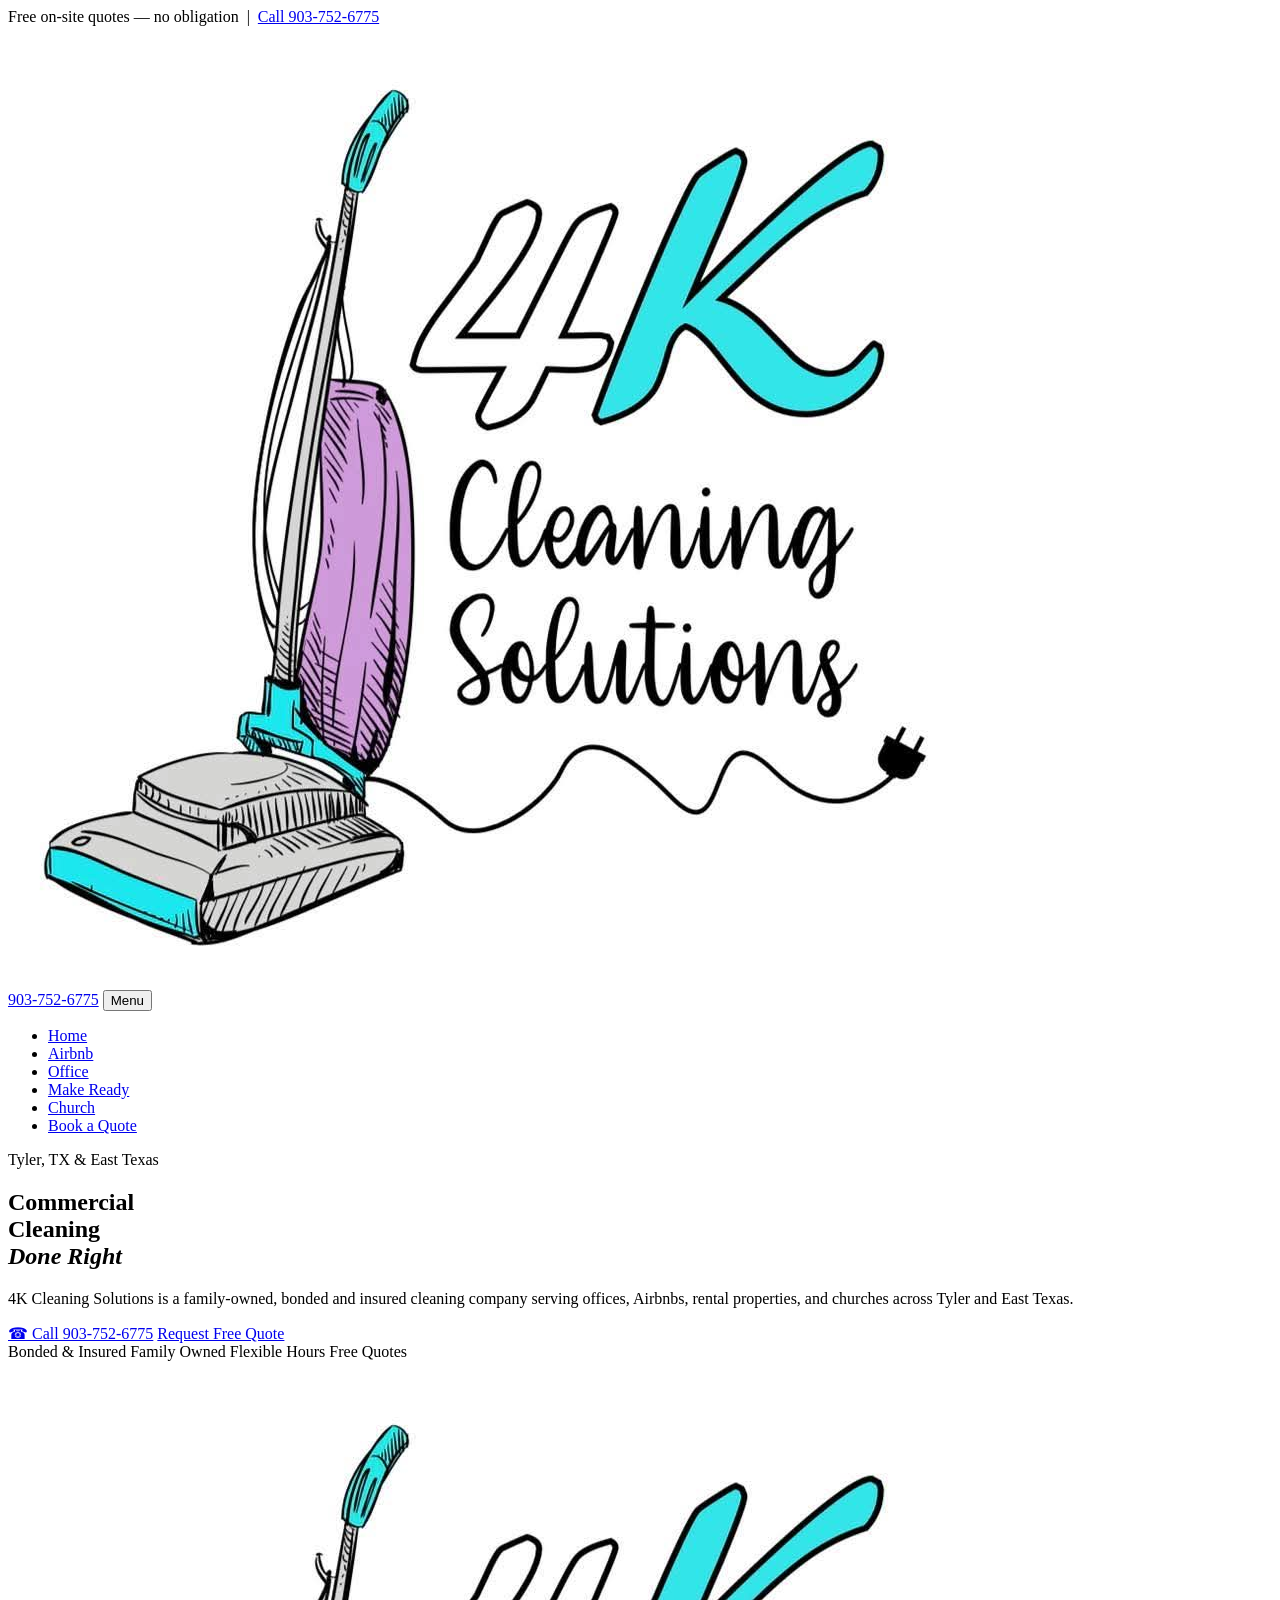
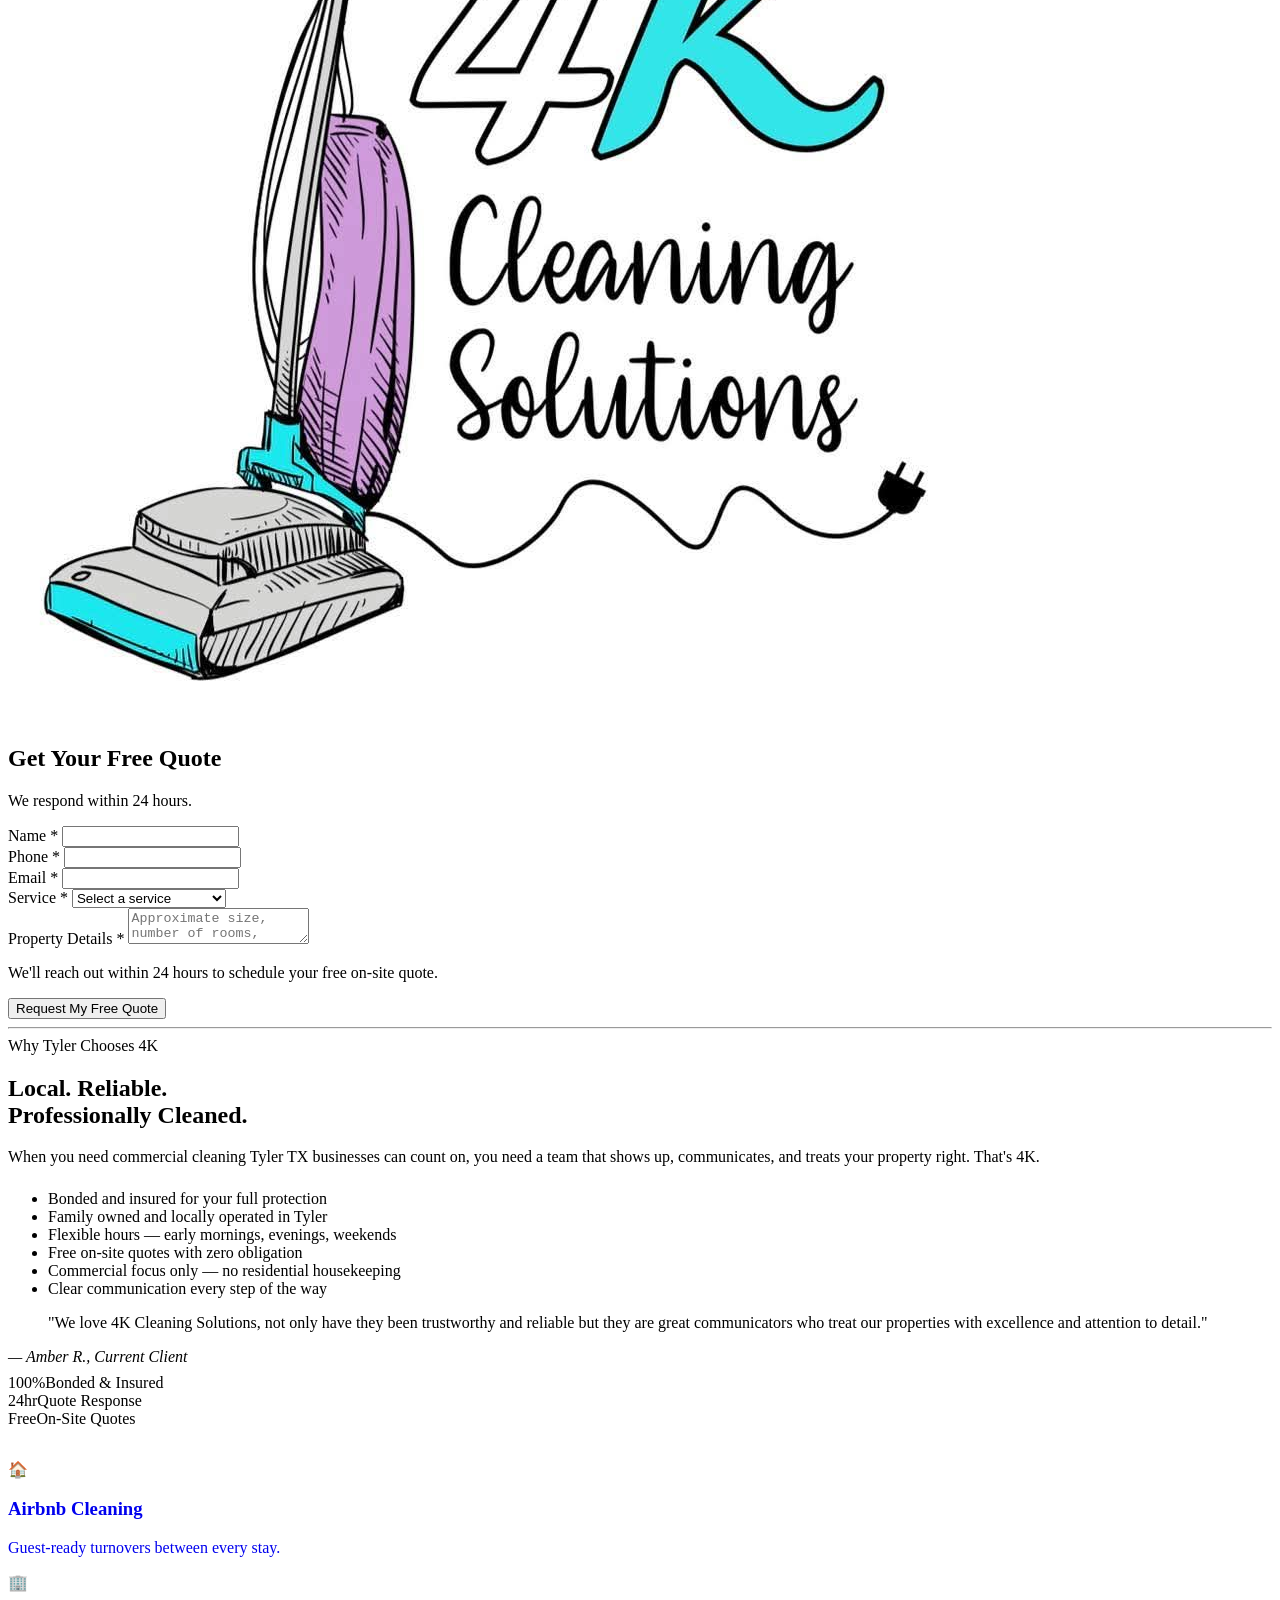
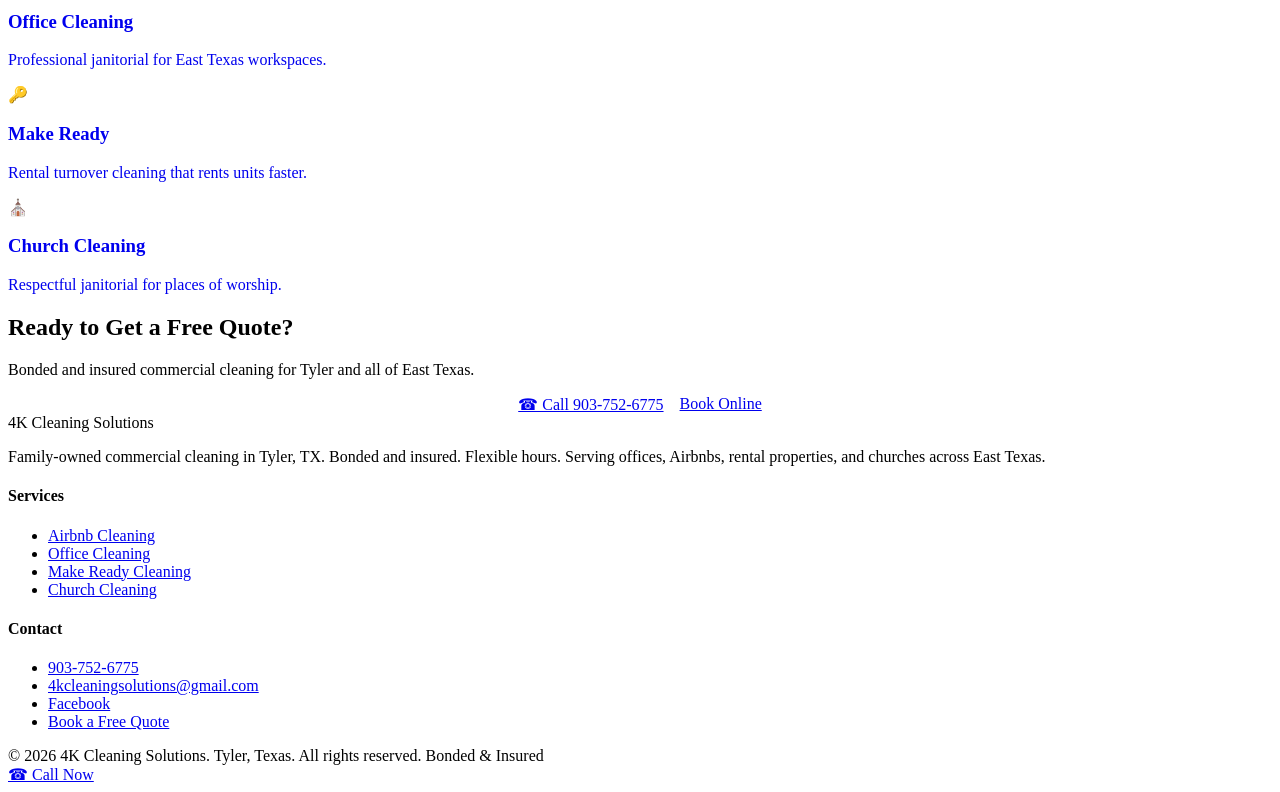
==== index.html @ 6a9657b1 "restructure: website now in own subfolder Co-authored-by: Cursor <cursoragent@cursor.com>" ====
<!DOCTYPE html>
<html lang="en">
<head>
  <meta charset="UTF-8">
  <meta name="viewport" content="width=device-width, initial-scale=1.0">
  <title>Commercial Cleaning Tyler TX | Bonded &amp; Insured | 4K Cleaning Solutions</title>
  <meta name="description" content="4K Cleaning Solutions provides bonded and insured commercial cleaning in Tyler TX. Family owned, flexible hours. Offices, Airbnb, make ready, and church cleaning. Call 903-752-6775.">
  <link rel="stylesheet" href="css/styles.css">
  <link rel="icon" type="image/jpeg" href="FB_IMG_1780632750692.jpg">
</head>
<body>

<div class="alert-bar">
  Free on-site quotes — no obligation &nbsp;|&nbsp; <a href="tel:9037526775">Call 903-752-6775</a>
</div>

<header class="site-header">
  <div class="container header-inner">
    <a href="index.html" class="logo">
      <img src="FB_IMG_1780632750692.jpg" alt="4K Cleaning Solutions" class="logo-img">
    </a>
    <div class="header-right">
      <a href="tel:9037526775" class="header-phone">903-752-6775</a>
      <button class="nav-toggle" type="button" aria-label="Toggle menu">Menu</button>
      <nav class="main-nav" aria-label="Main navigation">
        <ul>
          <li><a href="index.html" class="active">Home</a></li>
          <li><a href="airbnb-cleaning-tyler-tx.html">Airbnb</a></li>
          <li><a href="office-cleaning-tyler-tx.html">Office</a></li>
          <li><a href="make-ready-cleaning-tyler-tx.html">Make Ready</a></li>
          <li><a href="church-cleaning-tyler-tx.html">Church</a></li>
          <li><a href="contact-book-tyler-tx.html">Book a Quote</a></li>
        </ul>
      </nav>
    </div>
  </div>
</header>

<section class="hero">
  <div class="container">
    <div class="hero-inner">
      <div class="hero-content">
        <div class="hero-text">
          <div class="hero-eyebrow">
            <span class="badge-dot"></span>
            Tyler, TX &amp; East Texas
          </div>
          <h1>Commercial<br>Cleaning<br><em>Done Right</em></h1>
          <p class="hero-lead">4K Cleaning Solutions is a family-owned, bonded and insured cleaning company serving offices, Airbnbs, rental properties, and churches across Tyler and East Texas.</p>
          <div class="hero-actions">
            <a href="tel:9037526775" class="btn btn-primary">&#9742; Call 903-752-6775</a>
            <a href="#quote-form" class="btn btn-outline">Request Free Quote</a>
          </div>
          <div class="hero-badges">
            <span class="badge"><span class="badge-dot"></span> Bonded &amp; Insured</span>
            <span class="badge"><span class="badge-dot"></span> Family Owned</span>
            <span class="badge"><span class="badge-dot"></span> Flexible Hours</span>
            <span class="badge"><span class="badge-dot"></span> Free Quotes</span>
          </div>
        </div>
        <div class="hero-logo">
          <img src="FB_IMG_1780632750692.jpg" alt="4K Cleaning Solutions" class="hero-logo-img">
        </div>
      </div>
      <div class="hero-form-card" id="quote-form">
        <h2>Get Your Free Quote</h2>
        <p class="form-sub">We respond within 24 hours.</p>
        <form action="mailto:racebares@gmail.com" method="post" enctype="text/plain">
          <div class="form-group">
            <label>Name *</label>
            <input type="text" name="name" required>
          </div>
          <div class="form-group">
            <label>Phone *</label>
            <input type="tel" name="phone" required>
          </div>
          <div class="form-group">
            <label>Email *</label>
            <input type="email" name="email" required>
          </div>
          <div class="form-group">
            <label>Service *</label>
            <select name="service" required>
              <option value="">Select a service</option>
              <option>Airbnb Cleaning</option>
              <option>Office Cleaning</option>
              <option>Make Ready Cleaning</option>
              <option>Church Cleaning</option>
              <option>Other Commercial</option>
            </select>
          </div>
          <div class="form-group">
            <label>Property Details *</label>
            <textarea name="details" required placeholder="Approximate size, number of rooms, frequency needed, and anything specific you'd like addressed."></textarea>
          </div>
          <p class="form-submit-note">We'll reach out within 24 hours to schedule your free on-site quote.</p>
          <button type="submit" class="btn btn-primary btn-full">Request My Free Quote</button>
        </form>
      </div>
    </div>
  </div>
</section>

<hr class="divider">

<section class="section section-white">
  <div class="container">
    <div class="grid-2">
      <div>
        <span class="section-label">Why Tyler Chooses 4K</span>
        <h2 class="section-title">Local. Reliable.<br>Professionally Cleaned.</h2>
        <p class="section-sub">When you need commercial cleaning Tyler TX businesses can count on, you need a team that shows up, communicates, and treats your property right. That's 4K.</p>
        <ul class="trust-list" style="margin-top:1.5rem;">
          <li>Bonded and insured for your full protection</li>
          <li>Family owned and locally operated in Tyler</li>
          <li>Flexible hours — early mornings, evenings, weekends</li>
          <li>Free on-site quotes with zero obligation</li>
          <li>Commercial focus only — no residential housekeeping</li>
          <li>Clear communication every step of the way</li>
        </ul>
        <div class="testimonial-block">
          <blockquote>"We love 4K Cleaning Solutions, not only have they been trustworthy and reliable but they are great communicators who treat our properties with excellence and attention to detail."</blockquote>
          <cite>— Amber R., Current Client</cite>
        </div>
      </div>
      <div>
        <div class="stat-row" style="margin-bottom:2rem; margin-top:0.5rem;">
          <div class="stat"><span class="stat-num">100%</span><span class="stat-label">Bonded &amp; Insured</span></div>
          <div class="stat"><span class="stat-num">24hr</span><span class="stat-label">Quote Response</span></div>
          <div class="stat"><span class="stat-num">Free</span><span class="stat-label">On-Site Quotes</span></div>
        </div>
        <div class="grid-2" style="gap:1rem;">
          <a href="airbnb-cleaning-tyler-tx.html" class="card service-card" style="text-decoration:none;">
            <div class="card-icon">🏠</div>
            <h3>Airbnb Cleaning</h3>
            <p>Guest-ready turnovers between every stay.</p>
          </a>
          <a href="office-cleaning-tyler-tx.html" class="card service-card" style="text-decoration:none;">
            <div class="card-icon">🏢</div>
            <h3>Office Cleaning</h3>
            <p>Professional janitorial for East Texas workspaces.</p>
          </a>
          <a href="make-ready-cleaning-tyler-tx.html" class="card service-card" style="text-decoration:none;">
            <div class="card-icon">🔑</div>
            <h3>Make Ready</h3>
            <p>Rental turnover cleaning that rents units faster.</p>
          </a>
          <a href="church-cleaning-tyler-tx.html" class="card service-card" style="text-decoration:none;">
            <div class="card-icon">⛪</div>
            <h3>Church Cleaning</h3>
            <p>Respectful janitorial for places of worship.</p>
          </a>
        </div>
      </div>
    </div>
  </div>
</section>

<section class="cta-strip">
  <div class="container">
    <h2>Ready to Get a Free Quote?</h2>
    <p>Bonded and insured commercial cleaning for Tyler and all of East Texas.</p>
    <div style="display:flex;gap:1rem;justify-content:center;flex-wrap:wrap;">
      <a href="tel:9037526775" class="btn btn-white">&#9742; Call 903-752-6775</a>
      <a href="contact-book-tyler-tx.html" class="btn btn-outline">Book Online</a>
    </div>
  </div>
</section>

<footer class="site-footer">
  <div class="container">
    <div class="footer-grid">
      <div class="footer-brand">
        <div class="logo-text">
          <span class="logo-name"><span style="color:var(--teal)">4K</span> Cleaning</span>
          <span class="logo-tag">Solutions</span>
        </div>
        <p>Family-owned commercial cleaning in Tyler, TX. Bonded and insured. Flexible hours. Serving offices, Airbnbs, rental properties, and churches across East Texas.</p>
      </div>
      <div class="footer-col">
        <h4>Services</h4>
        <ul>
          <li><a href="airbnb-cleaning-tyler-tx.html">Airbnb Cleaning</a></li>
          <li><a href="office-cleaning-tyler-tx.html">Office Cleaning</a></li>
          <li><a href="make-ready-cleaning-tyler-tx.html">Make Ready Cleaning</a></li>
          <li><a href="church-cleaning-tyler-tx.html">Church Cleaning</a></li>
        </ul>
      </div>
      <div class="footer-col">
        <h4>Contact</h4>
        <ul>
          <li><a href="tel:9037526775">903-752-6775</a></li>
          <li><a href="mailto:4kcleaningsolutions@gmail.com">4kcleaningsolutions@gmail.com</a></li>
          <li><a href="https://www.facebook.com/profile.php?id=61575894995929" target="_blank" rel="noopener">Facebook</a></li>
          <li><a href="contact-book-tyler-tx.html">Book a Free Quote</a></li>
        </ul>
      </div>
    </div>
    <div class="footer-bottom">
      <span>&copy; 2026 4K Cleaning Solutions. Tyler, Texas. All rights reserved.</span>
      <span>Bonded &amp; Insured</span>
    </div>
  </div>
</footer>

<a href="tel:9037526775" class="sticky-call" aria-label="Call 903-752-6775">&#9742; Call Now</a>
<script src="js/main.js"></script>
</body>
</html>
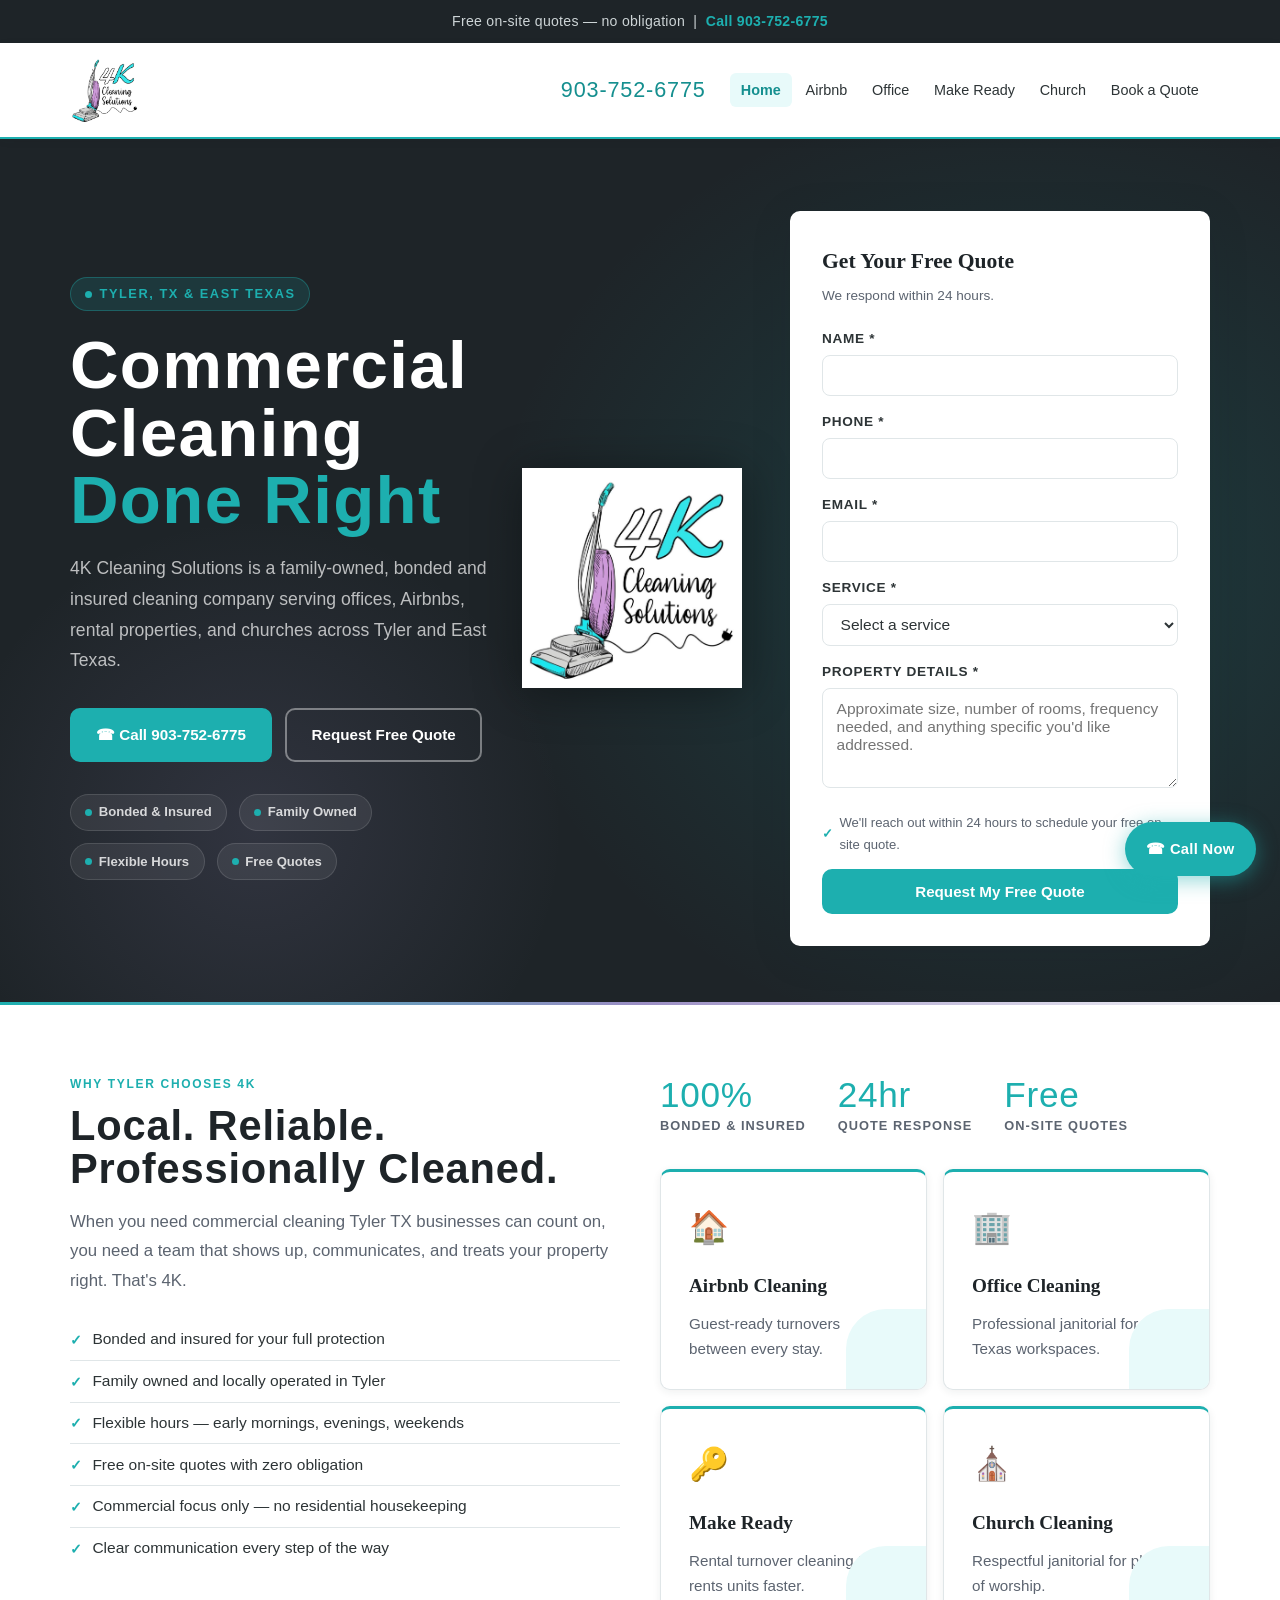
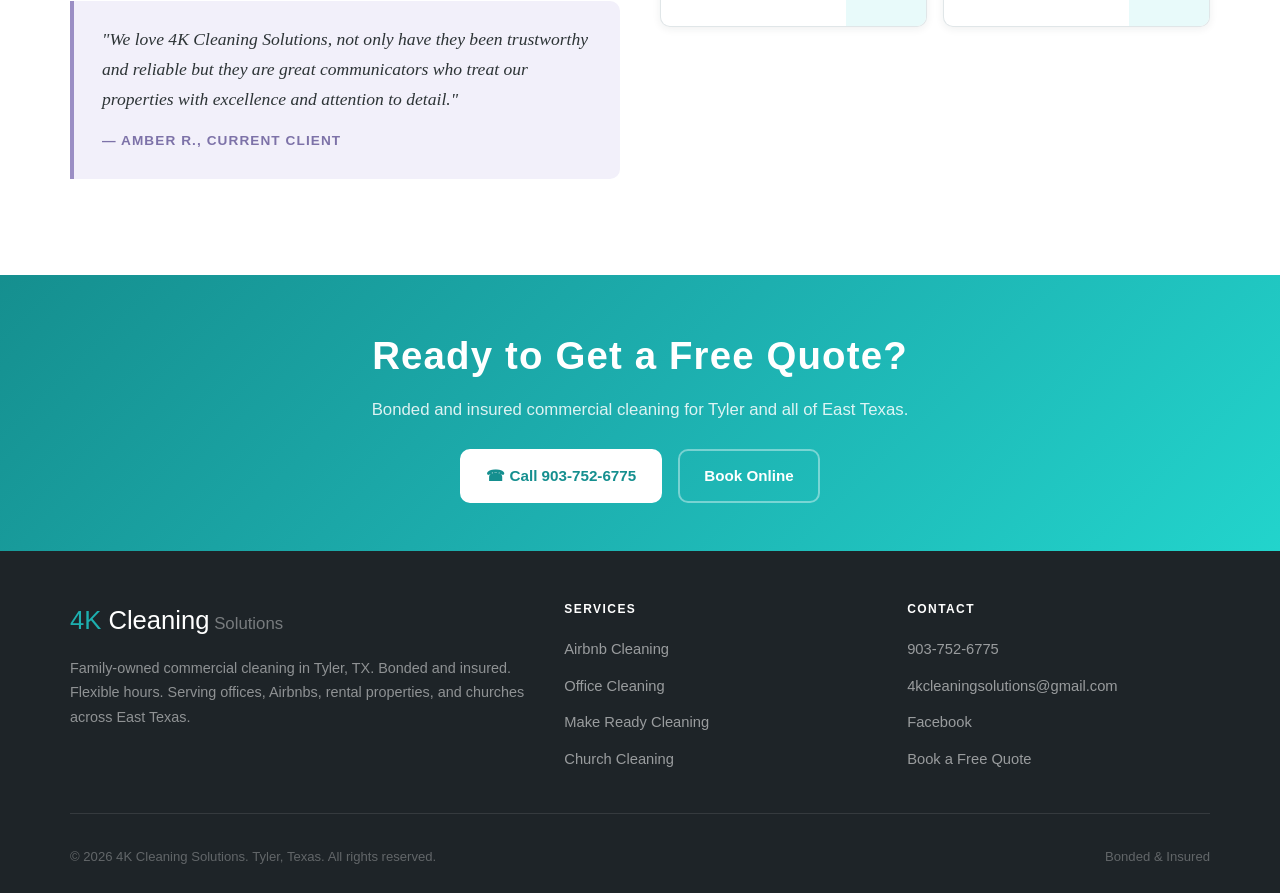
==== commit 91f4aeab: "feat: replace mailto forms with Supabase lead submission" ====
--- a/index.html
+++ b/index.html
@@ -65,22 +65,12 @@
       <div class="hero-form-card" id="quote-form">
         <h2>Get Your Free Quote</h2>
         <p class="form-sub">We respond within 24 hours.</p>
-        <form action="mailto:racebares@gmail.com" method="post" enctype="text/plain">
-          <div class="form-group">
-            <label>Name *</label>
-            <input type="text" name="name" required>
-          </div>
-          <div class="form-group">
-            <label>Phone *</label>
-            <input type="tel" name="phone" required>
-          </div>
-          <div class="form-group">
-            <label>Email *</label>
-            <input type="email" name="email" required>
-          </div>
-          <div class="form-group">
-            <label>Service *</label>
-            <select name="service" required>
+        <form id="quote-form-el" onsubmit="submitQuote(event)">
+          <div class="form-group"><label>Name *</label><input type="text" id="q-name" required></div>
+          <div class="form-group"><label>Phone *</label><input type="tel" id="q-phone" required></div>
+          <div class="form-group"><label>Email *</label><input type="email" id="q-email" required></div>
+          <div class="form-group"><label>Service *</label>
+            <select id="q-service" required>
               <option value="">Select a service</option>
               <option>Airbnb Cleaning</option>
               <option>Office Cleaning</option>
@@ -89,13 +79,65 @@
               <option>Other Commercial</option>
             </select>
           </div>
-          <div class="form-group">
-            <label>Property Details *</label>
-            <textarea name="details" required placeholder="Approximate size, number of rooms, frequency needed, and anything specific you'd like addressed."></textarea>
-          </div>
+          <div class="form-group"><label>Property Details *</label><textarea id="q-details" required placeholder="Approximate size, number of rooms, frequency needed, and anything specific you'd like addressed."></textarea></div>
           <p class="form-submit-note">We'll reach out within 24 hours to schedule your free on-site quote.</p>
-          <button type="submit" class="btn btn-primary btn-full">Request My Free Quote</button>
+          <button type="submit" class="btn btn-primary btn-full" id="q-btn">Request My Free Quote</button>
+          <p id="q-msg" style="display:none;margin-top:1rem;text-align:center;font-weight:700;"></p>
         </form>
+        <script>
+async function submitQuote(e) {
+  e.preventDefault();
+  const btn = document.getElementById('q-btn');
+  const msg = document.getElementById('q-msg');
+  btn.disabled = true;
+  btn.textContent = 'Sending...';
+  const lead = {
+    id: crypto.randomUUID(),
+    business: document.getElementById('q-name').value.trim(),
+    contact: document.getElementById('q-name').value.trim(),
+    phone: document.getElementById('q-phone').value.trim(),
+    email: document.getElementById('q-email').value.trim(),
+    service: document.getElementById('q-service').value,
+    source: 'Website Form',
+    notes: document.getElementById('q-details').value.trim(),
+    status: 'new',
+    created_at: new Date().toISOString(),
+    tasks: JSON.stringify([{
+      id: crypto.randomUUID(),
+      action: 'Call lead',
+      due: new Date().toISOString().split('T')[0],
+      note: 'New website inquiry — call immediately',
+      done: false,
+      created: new Date().toISOString()
+    }])
+  };
+  try {
+    const res = await fetch('https://twohzspcpnoeoutxdcdz.supabase.co/rest/v1/leads', {
+      method: 'POST',
+      headers: {
+        'Content-Type': 'application/json',
+        'apikey': 'sb_publishable_MbIxbCay3ePDbYBd68jC5g_8n_fNiI6',
+        'Prefer': 'return=minimal'
+      },
+      body: JSON.stringify(lead)
+    });
+    if (res.ok) {
+      msg.style.display = 'block';
+      msg.style.color = 'var(--teal)';
+      msg.textContent = 'Thanks! We will reach out within 24 hours.';
+      document.getElementById('quote-form-el').reset();
+    } else {
+      throw new Error('Failed');
+    }
+  } catch {
+    msg.style.display = 'block';
+    msg.style.color = 'red';
+    msg.textContent = 'Something went wrong. Please call us at 903-752-6775.';
+  }
+  btn.disabled = false;
+  btn.textContent = 'Request My Free Quote';
+}
+        </script>
       </div>
     </div>
   </div>
--- a/css/styles.css
+++ b/css/styles.css
@@ -0,0 +1,842 @@
+@import url('https://fonts.googleapis.com/css2?family=Bebas+Neue&family=DM+Sans:wght@300;400;500;600;700&family=DM+Serif+Display:ital@0;1&display=swap');
+
+:root {
+  --teal: #1DAFAF;
+  --teal-dark: #158f8f;
+  --teal-light: #e8fafa;
+  --lavender: #9B8EC4;
+  --lavender-dark: #7d72a8;
+  --lavender-light: #f2f0fa;
+  --charcoal: #1e2428;
+  --charcoal-mid: #2d3436;
+  --muted: #5c6470;
+  --border: #e0e6e8;
+  --white: #ffffff;
+  --off-white: #f8fafa;
+  --shadow-sm: 0 2px 8px rgba(30,36,40,0.07);
+  --shadow-md: 0 4px 24px rgba(30,36,40,0.11);
+  --shadow-lg: 0 8px 40px rgba(30,36,40,0.14);
+  --radius: 10px;
+  --font-display: 'Bebas Neue', sans-serif;
+  --font-serif: 'DM Serif Display', serif;
+  --font-body: 'DM Sans', sans-serif;
+}
+
+*, *::before, *::after { box-sizing: border-box; margin: 0; padding: 0; }
+html { scroll-behavior: smooth; }
+body {
+  font-family: var(--font-body);
+  color: var(--charcoal-mid);
+  background: var(--off-white);
+  line-height: 1.7;
+  font-size: 1.05rem;
+  overflow-x: hidden;
+}
+img { max-width: 100%; height: auto; display: block; }
+a { color: var(--teal-dark); text-decoration: none; }
+a:hover { text-decoration: underline; }
+
+.container {
+  width: min(1140px, 92vw);
+  margin: 0 auto;
+}
+
+/* ── HEADER ── */
+.site-header {
+  background: var(--white);
+  border-bottom: 2px solid var(--teal);
+  position: sticky;
+  top: 0;
+  z-index: 100;
+  box-shadow: var(--shadow-sm);
+}
+.header-inner {
+  display: flex;
+  align-items: center;
+  justify-content: space-between;
+  gap: 1rem;
+  padding: 0.75rem 0;
+}
+.logo {
+  text-decoration: none;
+  display: flex;
+  align-items: center;
+}
+
+.logo-img {
+  height: 70px;
+  width: auto;
+  object-fit: contain;
+}
+
+@media (max-width: 768px) {
+  .logo-img {
+    height: 40px;
+  }
+}
+.header-right {
+  display: flex;
+  align-items: center;
+  gap: 1.5rem;
+}
+.header-phone {
+  font-family: var(--font-display);
+  font-size: 1.35rem;
+  letter-spacing: 0.04em;
+  color: var(--teal-dark);
+  white-space: nowrap;
+}
+.nav-toggle {
+  display: none;
+  background: var(--teal);
+  color: var(--white);
+  border: none;
+  padding: 0.45rem 0.9rem;
+  border-radius: 6px;
+  cursor: pointer;
+  font-family: var(--font-body);
+  font-size: 0.9rem;
+  font-weight: 600;
+}
+.main-nav ul {
+  list-style: none;
+  display: flex;
+  flex-wrap: wrap;
+  gap: 0.1rem 0.15rem;
+}
+.main-nav a {
+  color: var(--charcoal-mid);
+  font-weight: 500;
+  font-size: 0.9rem;
+  text-decoration: none;
+  padding: 0.3rem 0.7rem;
+  border-radius: 6px;
+  transition: background 0.15s, color 0.15s;
+  display: block;
+}
+.main-nav a:hover,
+.main-nav a.active {
+  background: var(--teal-light);
+  color: var(--teal-dark);
+  text-decoration: none;
+}
+.main-nav a.active {
+  font-weight: 700;
+}
+
+/* ── ALERT BAR ── */
+.alert-bar {
+  background: var(--charcoal);
+  color: #cdd4d6;
+  text-align: center;
+  padding: 0.6rem 1rem;
+  font-size: 0.88rem;
+  font-weight: 500;
+  letter-spacing: 0.02em;
+}
+.alert-bar a { color: var(--teal); font-weight: 700; }
+.alert-bar a:hover { text-decoration: underline; }
+
+/* ── HERO ── */
+.hero {
+  position: relative;
+  background: var(--charcoal);
+  color: var(--white);
+  padding: 4.5rem 0 3.5rem;
+  overflow: hidden;
+}
+.hero::before {
+  content: '';
+  position: absolute;
+  inset: 0;
+  background:
+    radial-gradient(ellipse 60% 80% at 80% 50%, rgba(29,175,175,0.18) 0%, transparent 70%),
+    radial-gradient(ellipse 40% 60% at 20% 80%, rgba(155,142,196,0.15) 0%, transparent 60%);
+  pointer-events: none;
+}
+.hero-inner {
+  position: relative;
+  z-index: 1;
+  display: grid;
+  grid-template-columns: 1fr 420px;
+  gap: 3rem;
+  align-items: center;
+}
+.hero-content {
+  display: flex;
+  align-items: center;
+  justify-content: space-between;
+  gap: 2rem;
+}
+.hero-text {
+  flex: 1;
+}
+.hero-logo {
+  flex-shrink: 0;
+}
+.hero-logo-img {
+  height: 220px;
+  width: auto;
+  filter: drop-shadow(0 4px 24px rgba(0,0,0,0.4));
+}
+.hero-eyebrow {
+  display: inline-flex;
+  align-items: center;
+  gap: 0.5rem;
+  background: rgba(29,175,175,0.15);
+  border: 1px solid rgba(29,175,175,0.35);
+  color: var(--teal);
+  font-size: 0.8rem;
+  font-weight: 700;
+  text-transform: uppercase;
+  letter-spacing: 0.12em;
+  padding: 0.35rem 0.85rem;
+  border-radius: 50px;
+  margin-bottom: 1.25rem;
+}
+.hero h1 {
+  font-family: var(--font-display);
+  font-size: clamp(2.8rem, 5.5vw, 4.2rem);
+  line-height: 1.0;
+  letter-spacing: 0.02em;
+  margin-bottom: 1.25rem;
+  color: var(--white);
+}
+.hero h1 em {
+  font-style: normal;
+  color: var(--teal);
+}
+.hero-lead {
+  font-size: 1.1rem;
+  color: rgba(255,255,255,0.7);
+  max-width: 36rem;
+  margin-bottom: 2rem;
+  line-height: 1.75;
+}
+.hero-actions {
+  display: flex;
+  flex-wrap: wrap;
+  gap: 0.85rem;
+  align-items: center;
+}
+.hero-badges {
+  display: flex;
+  flex-wrap: wrap;
+  gap: 0.75rem;
+  margin-top: 2rem;
+}
+.badge {
+  display: flex;
+  align-items: center;
+  gap: 0.4rem;
+  background: rgba(255,255,255,0.07);
+  border: 1px solid rgba(255,255,255,0.12);
+  padding: 0.4rem 0.9rem;
+  border-radius: 50px;
+  font-size: 0.82rem;
+  font-weight: 600;
+  color: rgba(255,255,255,0.8);
+}
+.badge-dot {
+  width: 7px;
+  height: 7px;
+  background: var(--teal);
+  border-radius: 50%;
+  flex-shrink: 0;
+}
+
+/* Hero form card */
+.hero-form-card {
+  background: var(--white);
+  border-radius: var(--radius);
+  padding: 2rem;
+  box-shadow: var(--shadow-lg);
+  position: relative;
+  z-index: 1;
+}
+.hero-form-card h2 {
+  font-family: var(--font-serif);
+  font-size: 1.35rem;
+  color: var(--charcoal);
+  margin-bottom: 0.25rem;
+}
+.hero-form-card .form-sub {
+  font-size: 0.85rem;
+  color: var(--muted);
+  margin-bottom: 1.25rem;
+}
+
+/* ── BUTTONS ── */
+.btn {
+  display: inline-flex;
+  align-items: center;
+  gap: 0.5rem;
+  padding: 0.75rem 1.5rem;
+  border-radius: var(--radius);
+  font-family: var(--font-body);
+  font-weight: 700;
+  font-size: 0.95rem;
+  text-decoration: none;
+  border: 2px solid transparent;
+  cursor: pointer;
+  transition: all 0.18s ease;
+  white-space: nowrap;
+}
+.btn-primary {
+  background: var(--teal);
+  color: var(--white);
+  border-color: var(--teal);
+}
+.btn-primary:hover {
+  background: var(--teal-dark);
+  border-color: var(--teal-dark);
+  color: var(--white);
+  text-decoration: none;
+  transform: translateY(-1px);
+  box-shadow: 0 4px 16px rgba(29,175,175,0.35);
+}
+.btn-outline {
+  background: transparent;
+  color: var(--white);
+  border-color: rgba(255,255,255,0.4);
+}
+.btn-outline:hover {
+  background: rgba(255,255,255,0.1);
+  border-color: var(--white);
+  color: var(--white);
+  text-decoration: none;
+}
+.btn-lavender {
+  background: var(--lavender);
+  color: var(--white);
+  border-color: var(--lavender);
+}
+.btn-lavender:hover {
+  background: var(--lavender-dark);
+  border-color: var(--lavender-dark);
+  color: var(--white);
+  text-decoration: none;
+  transform: translateY(-1px);
+}
+.btn-sm {
+  padding: 0.5rem 1rem;
+  font-size: 0.88rem;
+}
+.btn-full { width: 100%; justify-content: center; }
+
+/* ── FORM ── */
+.form-group { margin-bottom: 0.9rem; }
+.form-group label {
+  display: block;
+  font-weight: 600;
+  font-size: 0.85rem;
+  margin-bottom: 0.3rem;
+  color: var(--charcoal-mid);
+  text-transform: uppercase;
+  letter-spacing: 0.05em;
+}
+.form-group input,
+.form-group select,
+.form-group textarea {
+  width: 100%;
+  padding: 0.65rem 0.85rem;
+  border: 1.5px solid var(--border);
+  border-radius: 8px;
+  font-family: var(--font-body);
+  font-size: 0.97rem;
+  color: var(--charcoal-mid);
+  background: var(--white);
+  transition: border-color 0.15s;
+}
+.form-group textarea { min-height: 100px; resize: vertical; }
+.form-group input:focus,
+.form-group select:focus,
+.form-group textarea:focus {
+  outline: none;
+  border-color: var(--teal);
+  box-shadow: 0 0 0 3px rgba(29,175,175,0.12);
+}
+.form-submit-note {
+  font-size: 0.82rem;
+  color: var(--muted);
+  margin-bottom: 0.75rem;
+  display: flex;
+  align-items: center;
+  gap: 0.4rem;
+}
+.form-submit-note::before {
+  content: '✓';
+  color: var(--teal);
+  font-weight: 700;
+}
+
+/* ── SECTIONS ── */
+.section { padding: 4rem 0; }
+.section-sm { padding: 2.5rem 0; }
+.section-dark {
+  background: var(--charcoal);
+  color: var(--white);
+}
+.section-teal {
+  background: var(--teal);
+  color: var(--white);
+}
+.section-white { background: var(--white); }
+
+.section-label {
+  display: inline-block;
+  font-size: 0.75rem;
+  font-weight: 700;
+  text-transform: uppercase;
+  letter-spacing: 0.14em;
+  color: var(--teal);
+  margin-bottom: 0.6rem;
+}
+.section-dark .section-label { color: var(--teal); }
+.section-title {
+  font-family: var(--font-display);
+  font-size: clamp(1.8rem, 3.5vw, 2.6rem);
+  letter-spacing: 0.02em;
+  line-height: 1.05;
+  margin-bottom: 1rem;
+  color: var(--charcoal);
+}
+.section-dark .section-title { color: var(--white); }
+.section-sub {
+  font-size: 1.05rem;
+  color: var(--muted);
+  max-width: 38rem;
+  line-height: 1.75;
+}
+.section-dark .section-sub { color: rgba(255,255,255,0.65); }
+.section-header { margin-bottom: 2.5rem; }
+.section-header.centered { text-align: center; }
+.section-header.centered .section-sub { margin: 0 auto; }
+
+/* ── GRIDS ── */
+.grid-2 {
+  display: grid;
+  grid-template-columns: 1fr 1fr;
+  gap: 2.5rem;
+  align-items: start;
+}
+.grid-3 {
+  display: grid;
+  grid-template-columns: repeat(3, 1fr);
+  gap: 1.75rem;
+}
+.grid-4 {
+  display: grid;
+  grid-template-columns: repeat(4, 1fr);
+  gap: 1.5rem;
+}
+
+/* ── CARDS ── */
+.card {
+  background: var(--white);
+  border: 1.5px solid var(--border);
+  border-radius: var(--radius);
+  padding: 1.75rem;
+  box-shadow: var(--shadow-sm);
+  transition: box-shadow 0.2s, transform 0.2s;
+}
+.card:hover {
+  box-shadow: var(--shadow-md);
+  transform: translateY(-2px);
+}
+.card-icon {
+  font-size: 2rem;
+  margin-bottom: 1rem;
+}
+.card h3 {
+  font-family: var(--font-serif);
+  font-size: 1.2rem;
+  margin-bottom: 0.5rem;
+  color: var(--charcoal);
+}
+.card h3 a { color: inherit; text-decoration: none; }
+.card h3 a:hover { color: var(--teal-dark); }
+.card p { color: var(--muted); font-size: 0.95rem; line-height: 1.65; }
+
+/* service card variant */
+.service-card {
+  border-top: 3px solid var(--teal);
+  position: relative;
+  overflow: hidden;
+}
+.service-card::after {
+  content: '';
+  position: absolute;
+  bottom: 0; right: 0;
+  width: 80px; height: 80px;
+  background: var(--teal-light);
+  border-radius: 50% 0 0 0;
+  transition: width 0.3s, height 0.3s;
+}
+.service-card:hover::after { width: 120px; height: 120px; }
+
+/* ── TRUST LIST ── */
+.trust-list {
+  list-style: none;
+  padding: 0;
+  margin: 1rem 0;
+}
+.trust-list li {
+  display: flex;
+  align-items: flex-start;
+  gap: 0.65rem;
+  padding: 0.45rem 0;
+  font-size: 0.97rem;
+  color: var(--charcoal-mid);
+  border-bottom: 1px solid var(--border);
+}
+.trust-list li:last-child { border-bottom: none; }
+.trust-list li::before {
+  content: '✓';
+  color: var(--teal);
+  font-weight: 700;
+  font-size: 0.9rem;
+  margin-top: 0.1rem;
+  flex-shrink: 0;
+}
+
+/* ── TESTIMONIAL ── */
+.testimonial-block {
+  background: var(--lavender-light);
+  border-left: 4px solid var(--lavender);
+  border-radius: 0 var(--radius) var(--radius) 0;
+  padding: 1.5rem 1.75rem;
+  margin: 2rem 0;
+}
+.testimonial-block blockquote {
+  font-family: var(--font-serif);
+  font-size: 1.1rem;
+  font-style: italic;
+  color: var(--charcoal-mid);
+  line-height: 1.7;
+  margin: 0 0 0.75rem;
+}
+.testimonial-block cite {
+  font-style: normal;
+  font-size: 0.85rem;
+  font-weight: 700;
+  color: var(--lavender-dark);
+  text-transform: uppercase;
+  letter-spacing: 0.08em;
+}
+
+/* ── STAT ROW ── */
+.stat-row {
+  display: flex;
+  gap: 2rem;
+  flex-wrap: wrap;
+  margin-top: 2rem;
+}
+.stat {
+  display: flex;
+  flex-direction: column;
+}
+.stat-num {
+  font-family: var(--font-display);
+  font-size: 2.2rem;
+  letter-spacing: 0.02em;
+  color: var(--teal);
+  line-height: 1;
+}
+.stat-label {
+  font-size: 0.8rem;
+  font-weight: 600;
+  text-transform: uppercase;
+  letter-spacing: 0.08em;
+  color: var(--muted);
+  margin-top: 0.2rem;
+}
+
+/* ── SERVICE PAGE HERO ── */
+.service-hero {
+  background: var(--charcoal);
+  color: var(--white);
+  padding: 3.5rem 0 3rem;
+  position: relative;
+  overflow: hidden;
+}
+.service-hero::before {
+  content: '';
+  position: absolute;
+  inset: 0;
+  background: radial-gradient(ellipse 50% 100% at 100% 50%, rgba(29,175,175,0.15) 0%, transparent 70%);
+  pointer-events: none;
+}
+.service-hero-inner {
+  position: relative;
+  z-index: 1;
+  max-width: 680px;
+}
+.service-hero h1 {
+  font-family: var(--font-display);
+  font-size: clamp(2.2rem, 4.5vw, 3.4rem);
+  letter-spacing: 0.02em;
+  line-height: 1.05;
+  margin-bottom: 1rem;
+  color: var(--white);
+}
+.service-hero h1 em {
+  font-style: normal;
+  color: var(--teal);
+}
+.service-hero-lead {
+  font-size: 1.05rem;
+  color: rgba(255,255,255,0.7);
+  margin-bottom: 1.75rem;
+  line-height: 1.75;
+}
+
+/* ── CONTENT + FORM LAYOUT ── */
+.content-form-grid {
+  display: grid;
+  grid-template-columns: 1fr 400px;
+  gap: 3rem;
+  align-items: start;
+}
+.service-content h2 {
+  font-family: var(--font-serif);
+  font-size: 1.4rem;
+  color: var(--charcoal);
+  margin: 2rem 0 0.75rem;
+  padding-top: 2rem;
+  border-top: 1px solid var(--border);
+}
+.service-content h2:first-child {
+  border-top: none;
+  padding-top: 0;
+  margin-top: 0;
+}
+.service-content p {
+  color: var(--muted);
+  margin-bottom: 1rem;
+  line-height: 1.8;
+}
+.service-content p a { color: var(--teal-dark); font-weight: 600; }
+
+/* sticky form */
+.sticky-form-wrap { position: sticky; top: 90px; }
+.form-card {
+  background: var(--white);
+  border: 1.5px solid var(--border);
+  border-radius: var(--radius);
+  padding: 1.75rem;
+  box-shadow: var(--shadow-md);
+}
+.form-card-header {
+  background: var(--teal);
+  margin: -1.75rem -1.75rem 1.5rem;
+  padding: 1.25rem 1.75rem;
+  border-radius: calc(var(--radius) - 2px) calc(var(--radius) - 2px) 0 0;
+}
+.form-card-header h2 {
+  font-family: var(--font-display);
+  font-size: 1.5rem;
+  letter-spacing: 0.03em;
+  color: var(--white);
+  margin: 0 0 0.15rem;
+}
+.form-card-header p {
+  font-size: 0.82rem;
+  color: rgba(255,255,255,0.75);
+  margin: 0;
+}
+
+/* ── CTA STRIP ── */
+.cta-strip {
+  background: linear-gradient(135deg, var(--teal-dark) 0%, var(--teal) 50%, #22d4cc 100%);
+  padding: 3rem 0;
+  text-align: center;
+  color: var(--white);
+}
+.cta-strip h2 {
+  font-family: var(--font-display);
+  font-size: clamp(1.8rem, 3vw, 2.5rem);
+  letter-spacing: 0.03em;
+  margin-bottom: 0.5rem;
+}
+.cta-strip p {
+  font-size: 1.05rem;
+  color: rgba(255,255,255,0.85);
+  margin-bottom: 1.5rem;
+}
+.cta-strip .btn-white {
+  background: var(--white);
+  color: var(--teal-dark);
+  border-color: var(--white);
+  font-weight: 800;
+}
+.cta-strip .btn-white:hover {
+  background: var(--teal-light);
+  text-decoration: none;
+}
+
+/* ── FOOTER ── */
+.site-footer {
+  background: var(--charcoal);
+  color: rgba(255,255,255,0.65);
+  padding: 3rem 0 1.5rem;
+}
+.footer-grid {
+  display: grid;
+  grid-template-columns: 1.5fr 1fr 1fr;
+  gap: 2.5rem;
+  margin-bottom: 2rem;
+  padding-bottom: 2rem;
+  border-bottom: 1px solid rgba(255,255,255,0.1);
+}
+.footer-brand .logo-name { color: var(--white); font-size: 1.6rem; }
+.footer-brand .logo-tag { color: rgba(255,255,255,0.4); }
+.footer-brand p {
+  font-size: 0.9rem;
+  margin-top: 0.85rem;
+  line-height: 1.7;
+  color: rgba(255,255,255,0.5);
+}
+.footer-col h4 {
+  font-size: 0.75rem;
+  font-weight: 700;
+  text-transform: uppercase;
+  letter-spacing: 0.12em;
+  color: var(--white);
+  margin-bottom: 1rem;
+}
+.footer-col ul { list-style: none; }
+.footer-col li { margin-bottom: 0.5rem; }
+.footer-col a {
+  color: rgba(255,255,255,0.55);
+  font-size: 0.92rem;
+  transition: color 0.15s;
+}
+.footer-col a:hover { color: var(--teal); text-decoration: none; }
+.footer-bottom {
+  display: flex;
+  justify-content: space-between;
+  align-items: center;
+  font-size: 0.82rem;
+  color: rgba(255,255,255,0.3);
+  flex-wrap: wrap;
+  gap: 0.5rem;
+}
+.footer-bottom a { color: rgba(255,255,255,0.4); }
+.footer-bottom a:hover { color: var(--teal); }
+
+/* ── STICKY CALL ── */
+.sticky-call {
+  position: fixed;
+  bottom: 1.5rem;
+  right: 1.5rem;
+  z-index: 200;
+  background: var(--teal);
+  color: var(--white);
+  padding: 0.9rem 1.35rem;
+  border-radius: 50px;
+  font-weight: 800;
+  font-family: var(--font-body);
+  font-size: 0.92rem;
+  text-decoration: none;
+  box-shadow: 0 4px 20px rgba(29,175,175,0.5);
+  display: flex;
+  align-items: center;
+  gap: 0.5rem;
+  letter-spacing: 0.02em;
+  transition: all 0.18s;
+}
+.sticky-call:hover {
+  background: var(--teal-dark);
+  color: var(--white);
+  text-decoration: none;
+  transform: translateY(-2px);
+  box-shadow: 0 6px 24px rgba(29,175,175,0.55);
+}
+
+/* ── DIVIDER ── */
+.divider {
+  height: 3px;
+  background: linear-gradient(90deg, var(--teal), var(--lavender), transparent);
+  border: none;
+  margin: 0;
+}
+
+/* ── CONTACT PAGE ── */
+.contact-info-block {
+  background: var(--white);
+  border: 1.5px solid var(--border);
+  border-radius: var(--radius);
+  padding: 2rem;
+  box-shadow: var(--shadow-sm);
+}
+.contact-info-block h2 {
+  font-family: var(--font-serif);
+  font-size: 1.4rem;
+  margin-bottom: 1.5rem;
+  color: var(--charcoal);
+}
+.contact-row {
+  display: flex;
+  align-items: flex-start;
+  gap: 1rem;
+  padding: 1rem 0;
+  border-bottom: 1px solid var(--border);
+}
+.contact-row:last-child { border-bottom: none; }
+.contact-icon {
+  font-size: 1.4rem;
+  width: 2.5rem;
+  text-align: center;
+  flex-shrink: 0;
+  margin-top: 0.1rem;
+}
+.contact-detail strong {
+  display: block;
+  font-size: 0.78rem;
+  text-transform: uppercase;
+  letter-spacing: 0.1em;
+  color: var(--muted);
+  font-weight: 700;
+  margin-bottom: 0.2rem;
+}
+.contact-detail a, .contact-detail span {
+  font-size: 1rem;
+  color: var(--charcoal-mid);
+  font-weight: 500;
+}
+.contact-detail a:hover { color: var(--teal-dark); }
+
+/* ── MOBILE ── */
+@media (max-width: 900px) {
+  .hero-inner { grid-template-columns: 1fr; }
+  .hero-form-card { display: none; }
+  .hero-content { flex-direction: column; }
+  .hero-logo-img { height: 140px; }
+  .content-form-grid { grid-template-columns: 1fr; }
+  .sticky-form-wrap { position: static; }
+  .grid-3 { grid-template-columns: 1fr 1fr; }
+  .grid-4 { grid-template-columns: 1fr 1fr; }
+  .footer-grid { grid-template-columns: 1fr 1fr; }
+}
+@media (max-width: 640px) {
+  .nav-toggle { display: block; }
+  .main-nav { display: none; width: 100%; order: 4; }
+  .main-nav.open { display: block; }
+  .main-nav ul { flex-direction: column; gap: 0; }
+  .main-nav li { border-bottom: 1px solid var(--border); }
+  .main-nav a { padding: 0.7rem 0.5rem; border-radius: 0; }
+  .header-inner { flex-wrap: wrap; }
+  .grid-2 { grid-template-columns: 1fr; }
+  .grid-3 { grid-template-columns: 1fr; }
+  .grid-4 { grid-template-columns: 1fr 1fr; }
+  .footer-grid { grid-template-columns: 1fr; }
+  .sticky-call {
+    bottom: 0; right: 0; left: 0;
+    border-radius: 0;
+    justify-content: center;
+    padding: 1rem;
+  }
+  .stat-row { gap: 1.25rem; }
+  .hero { padding: 3rem 0 2.5rem; }
+}
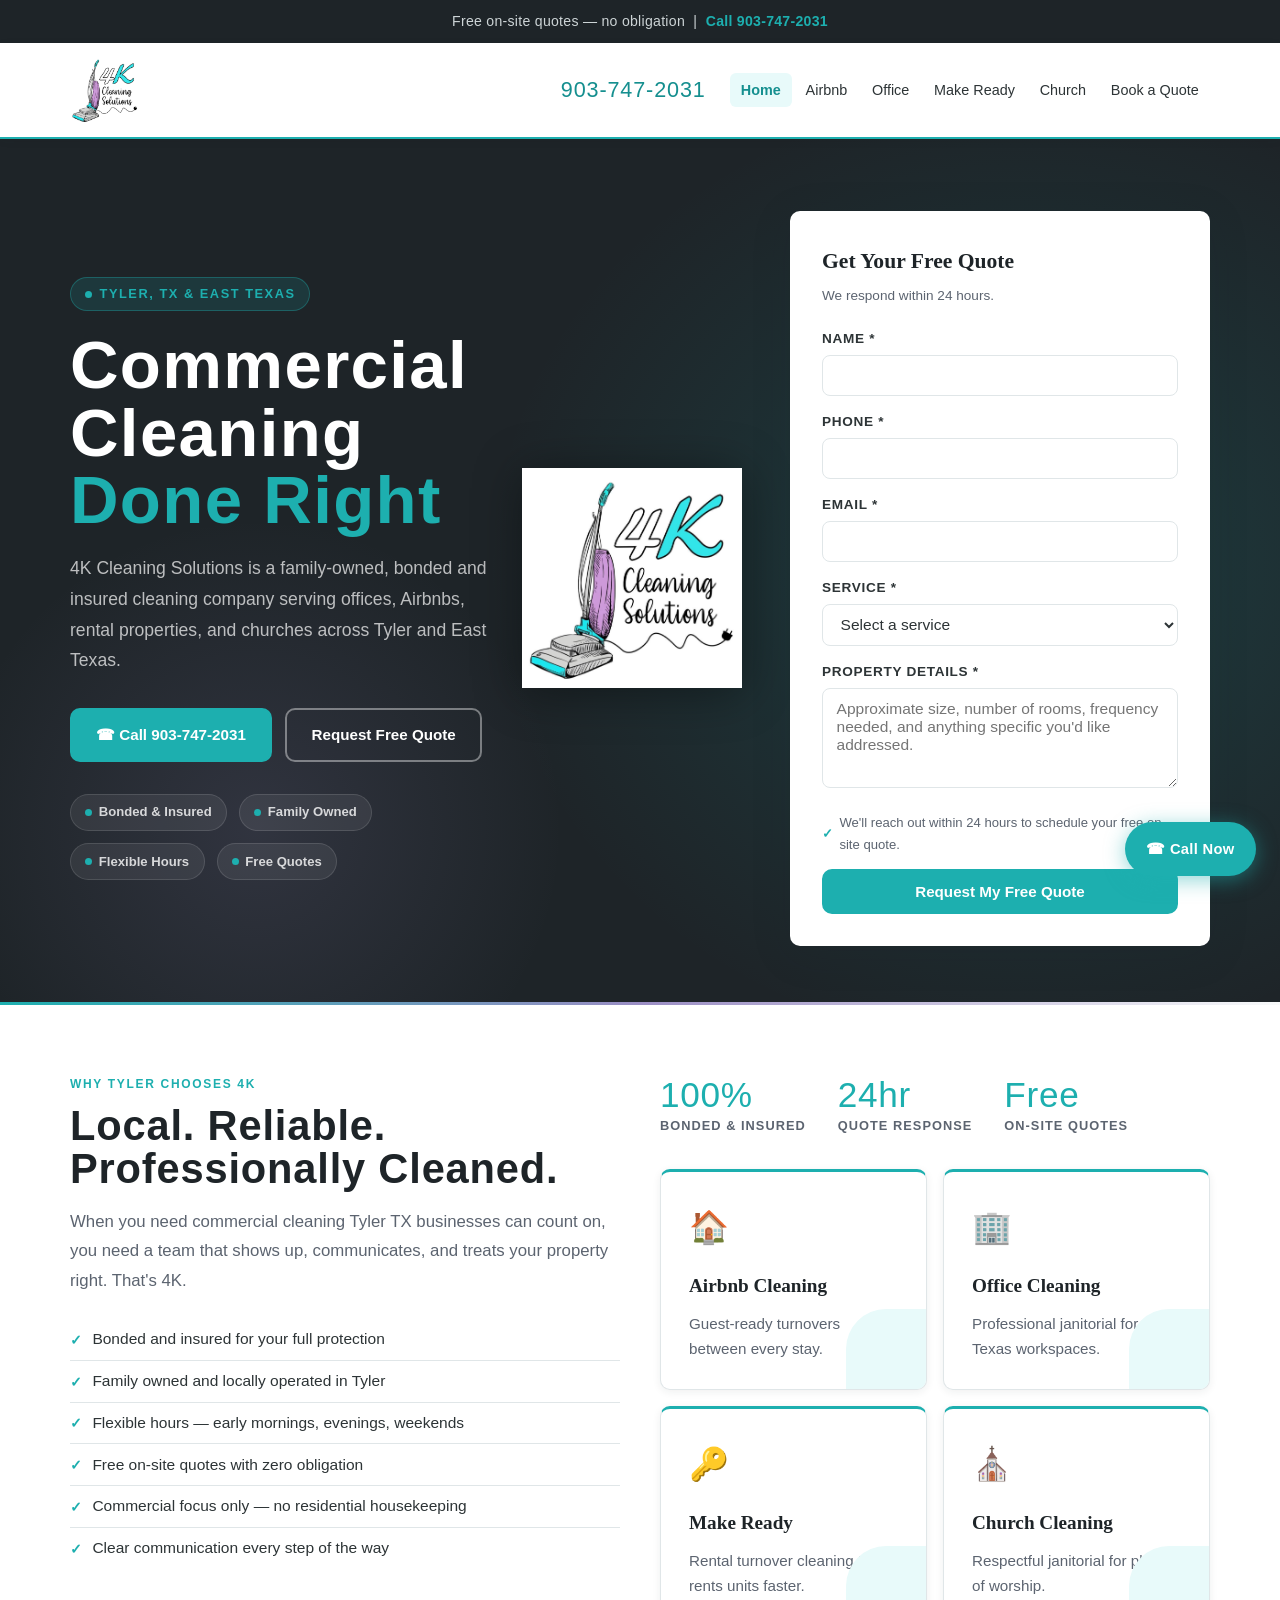
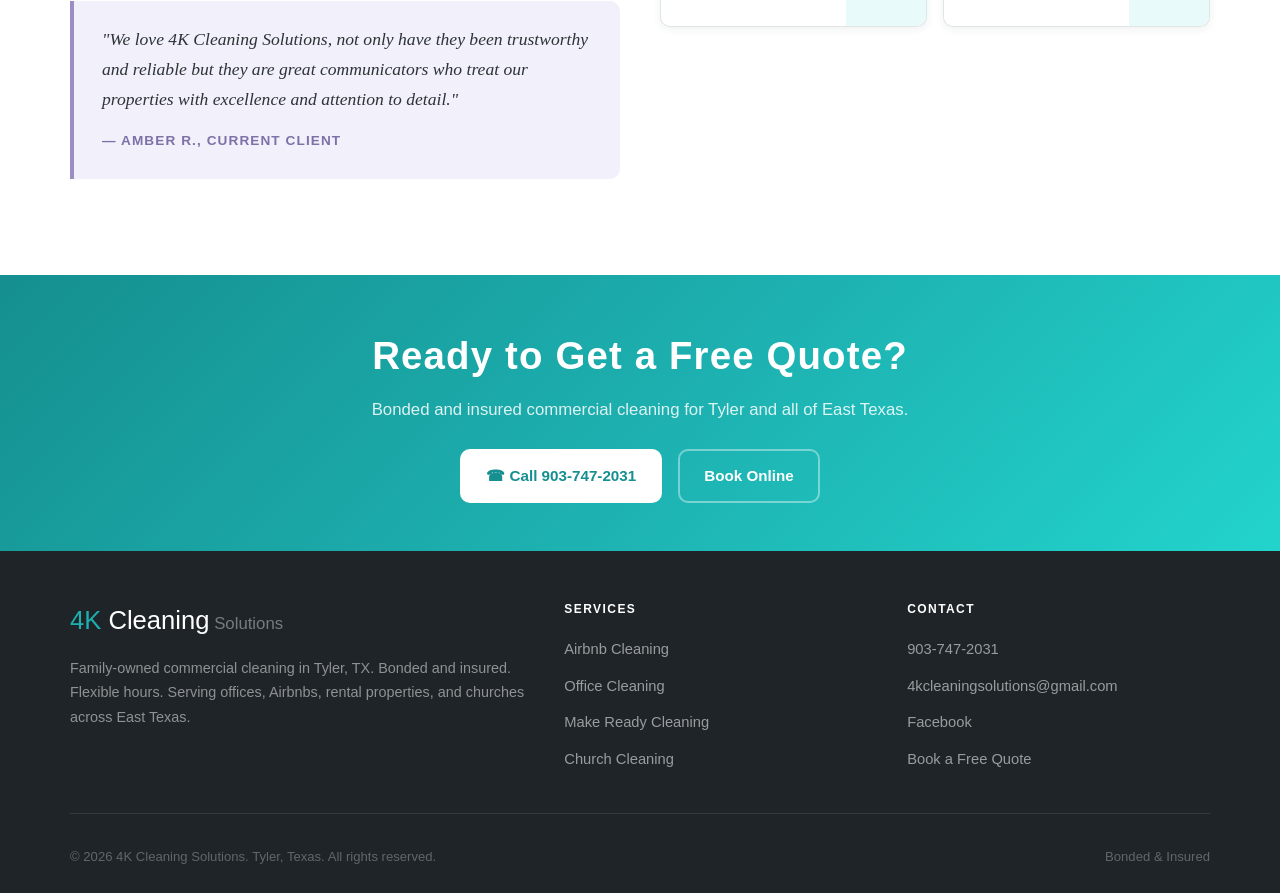
==== commit 7668cf0c: "update business phone number" ====
--- a/index.html
+++ b/index.html
@@ -4,14 +4,14 @@
   <meta charset="UTF-8">
   <meta name="viewport" content="width=device-width, initial-scale=1.0">
   <title>Commercial Cleaning Tyler TX | Bonded &amp; Insured | 4K Cleaning Solutions</title>
-  <meta name="description" content="4K Cleaning Solutions provides bonded and insured commercial cleaning in Tyler TX. Family owned, flexible hours. Offices, Airbnb, make ready, and church cleaning. Call 903-752-6775.">
+  <meta name="description" content="4K Cleaning Solutions provides bonded and insured commercial cleaning in Tyler TX. Family owned, flexible hours. Offices, Airbnb, make ready, and church cleaning. Call 903-747-2031.">
   <link rel="stylesheet" href="css/styles.css">
   <link rel="icon" type="image/jpeg" href="FB_IMG_1780632750692.jpg">
 </head>
 <body>
 
 <div class="alert-bar">
-  Free on-site quotes — no obligation &nbsp;|&nbsp; <a href="tel:9037526775">Call 903-752-6775</a>
+  Free on-site quotes — no obligation &nbsp;|&nbsp; <a href="tel:9037472031">Call 903-747-2031</a>
 </div>
 
 <header class="site-header">
@@ -20,7 +20,7 @@
       <img src="FB_IMG_1780632750692.jpg" alt="4K Cleaning Solutions" class="logo-img">
     </a>
     <div class="header-right">
-      <a href="tel:9037526775" class="header-phone">903-752-6775</a>
+      <a href="tel:9037472031" class="header-phone">903-747-2031</a>
       <button class="nav-toggle" type="button" aria-label="Toggle menu">Menu</button>
       <nav class="main-nav" aria-label="Main navigation">
         <ul>
@@ -48,7 +48,7 @@
           <h1>Commercial<br>Cleaning<br><em>Done Right</em></h1>
           <p class="hero-lead">4K Cleaning Solutions is a family-owned, bonded and insured cleaning company serving offices, Airbnbs, rental properties, and churches across Tyler and East Texas.</p>
           <div class="hero-actions">
-            <a href="tel:9037526775" class="btn btn-primary">&#9742; Call 903-752-6775</a>
+            <a href="tel:9037472031" class="btn btn-primary">&#9742; Call 903-747-2031</a>
             <a href="#quote-form" class="btn btn-outline">Request Free Quote</a>
           </div>
           <div class="hero-badges">
@@ -132,7 +132,7 @@
   } catch {
     msg.style.display = 'block';
     msg.style.color = 'red';
-    msg.textContent = 'Something went wrong. Please call us at 903-752-6775.';
+    msg.textContent = 'Something went wrong. Please call us at 903-747-2031.';
   }
   btn.disabled = false;
   btn.textContent = 'Request My Free Quote';
@@ -203,7 +203,7 @@
     <h2>Ready to Get a Free Quote?</h2>
     <p>Bonded and insured commercial cleaning for Tyler and all of East Texas.</p>
     <div style="display:flex;gap:1rem;justify-content:center;flex-wrap:wrap;">
-      <a href="tel:9037526775" class="btn btn-white">&#9742; Call 903-752-6775</a>
+      <a href="tel:9037472031" class="btn btn-white">&#9742; Call 903-747-2031</a>
       <a href="contact-book-tyler-tx.html" class="btn btn-outline">Book Online</a>
     </div>
   </div>
@@ -231,7 +231,7 @@
       <div class="footer-col">
         <h4>Contact</h4>
         <ul>
-          <li><a href="tel:9037526775">903-752-6775</a></li>
+          <li><a href="tel:9037472031">903-747-2031</a></li>
           <li><a href="mailto:4kcleaningsolutions@gmail.com">4kcleaningsolutions@gmail.com</a></li>
           <li><a href="https://www.facebook.com/profile.php?id=61575894995929" target="_blank" rel="noopener">Facebook</a></li>
           <li><a href="contact-book-tyler-tx.html">Book a Free Quote</a></li>
@@ -245,7 +245,7 @@
   </div>
 </footer>
 
-<a href="tel:9037526775" class="sticky-call" aria-label="Call 903-752-6775">&#9742; Call Now</a>
+<a href="tel:9037472031" class="sticky-call" aria-label="Call 903-747-2031">&#9742; Call Now</a>
 <script src="js/main.js"></script>
 </body>
 </html>
